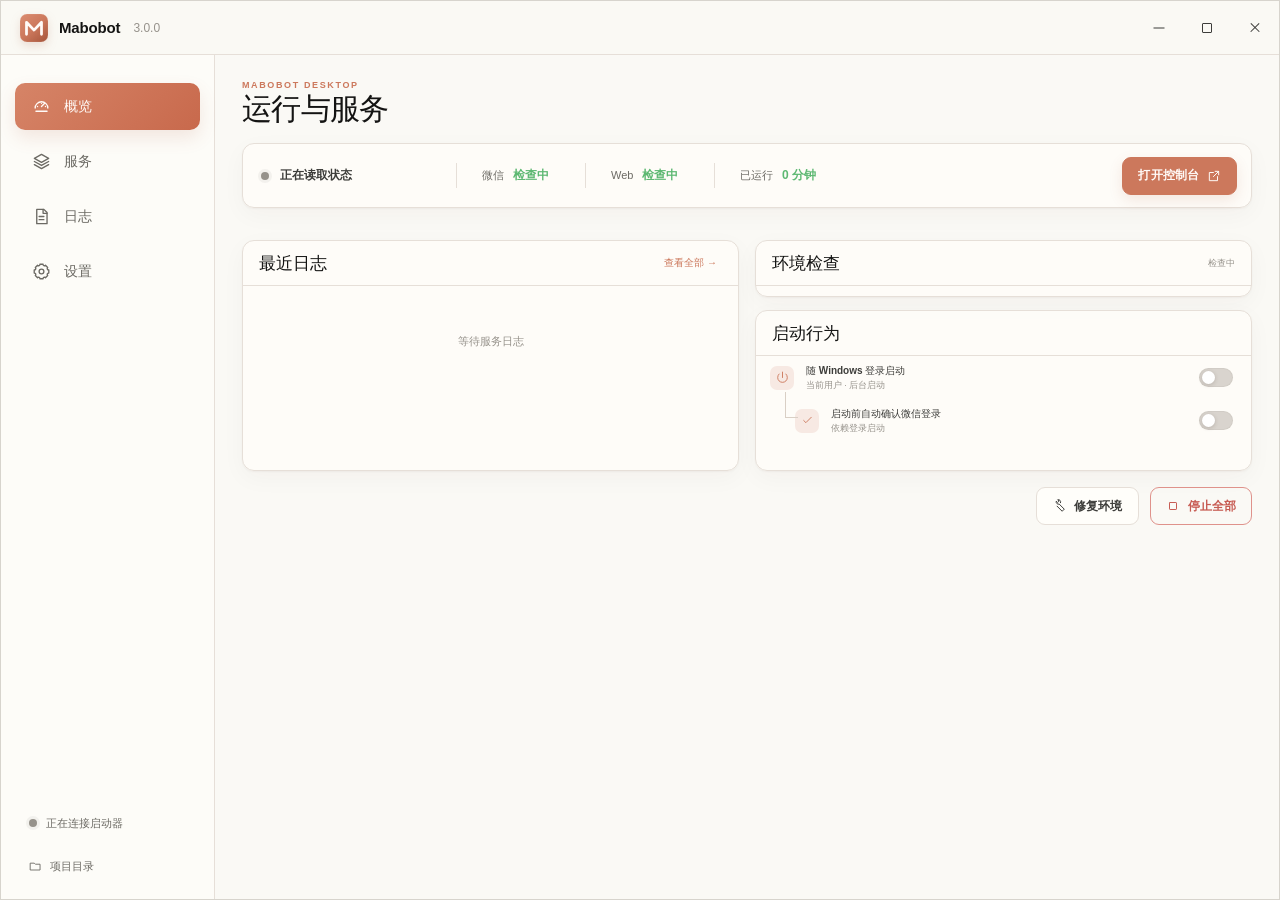
==== mabobot_launcher/ui/index.html @ ca960906 "release: Mabobot v3.0.0" ====
<!doctype html>
<html lang="zh-CN">
<head>
    <meta charset="utf-8">
    <meta name="viewport" content="width=device-width, initial-scale=1">
    <meta http-equiv="Content-Security-Policy" content="default-src 'self' data:; style-src 'self'; script-src 'self' 'unsafe-eval'; img-src 'self' data:; font-src 'self' data:">
    <meta name="theme-color" content="#faf9f5">
    <title>Mabobot</title>
    <link rel="icon" href="mabobot-icon.svg" type="image/svg+xml">
    <link rel="stylesheet" href="styles.css">
</head>
<body>
    <svg class="symbol-library" aria-hidden="true">
        <symbol id="i-gauge" viewBox="0 0 24 24"><path d="M4 14a8 8 0 1 1 16 0"/><path d="M12 12 16 8"/><path d="M5 18h14"/><path d="M7 12h.01M12 8h.01M17 12h.01"/></symbol>
        <symbol id="i-layers" viewBox="0 0 24 24"><path d="m12 3 9 5-9 5-9-5 9-5Z"/><path d="m3 12 9 5 9-5M3 16l9 5 9-5"/></symbol>
        <symbol id="i-file" viewBox="0 0 24 24"><path d="M6 3h9l4 4v14H6z"/><path d="M14 3v5h5M9 12h6M9 16h6"/></symbol>
        <symbol id="i-settings" viewBox="0 0 24 24"><circle cx="12" cy="12" r="3"/><path d="M19.4 15a1.7 1.7 0 0 0 .3 1.9l.1.1-2.8 2.8-.1-.1a1.7 1.7 0 0 0-1.9-.3 1.7 1.7 0 0 0-1 1.6v.2h-4V21a1.7 1.7 0 0 0-1-1.6 1.7 1.7 0 0 0-1.9.3l-.1.1L4.2 17l.1-.1a1.7 1.7 0 0 0 .3-1.9A1.7 1.7 0 0 0 3 14H2.8v-4H3a1.7 1.7 0 0 0 1.6-1 1.7 1.7 0 0 0-.3-1.9L4.2 7 7 4.2l.1.1a1.7 1.7 0 0 0 1.9.3A1.7 1.7 0 0 0 10 3V2.8h4V3a1.7 1.7 0 0 0 1 1.6 1.7 1.7 0 0 0 1.9-.3l.1-.1L19.8 7l-.1.1a1.7 1.7 0 0 0-.3 1.9 1.7 1.7 0 0 0 1.6 1h.2v4H21a1.7 1.7 0 0 0-1.6 1Z"/></symbol>
        <symbol id="i-globe" viewBox="0 0 24 24"><circle cx="12" cy="12" r="9"/><path d="M3 12h18M12 3a15 15 0 0 1 0 18M12 3a15 15 0 0 0 0 18"/></symbol>
        <symbol id="i-message" viewBox="0 0 24 24"><path d="M8.5 17.5c-3.6 0-6.5-2.4-6.5-5.4s2.9-5.4 6.5-5.4 6.5 2.4 6.5 5.4-2.9 5.4-6.5 5.4Z"/><path d="m5.2 16.5-1 3 3.1-2.2M15 9.5c3.9 0 7 2.4 7 5.4 0 1.5-.8 2.9-2 3.9l.8 2.2-2.8-1.5c-.9.4-1.9.7-3 .7-2.3 0-4.4-.9-5.6-2.3"/><path d="M6.5 12h.01M10.5 12h.01M13.5 15h.01M17.5 15h.01"/></symbol>
        <symbol id="i-refresh" viewBox="0 0 24 24"><path d="M20 7v5h-5"/><path d="M19 12a7 7 0 1 0-2 5"/></symbol>
        <symbol id="i-external" viewBox="0 0 24 24"><path d="M14 4h6v6M20 4l-9 9"/><path d="M18 13v7H4V6h7"/></symbol>
        <symbol id="i-check" viewBox="0 0 24 24"><path d="m5 12 4 4 10-10"/></symbol>
        <symbol id="i-info" viewBox="0 0 24 24"><circle cx="12" cy="12" r="9"/><path d="M12 11v6M12 7h.01"/></symbol>
        <symbol id="i-power" viewBox="0 0 24 24"><path d="M12 2v10M18.4 5.6a9 9 0 1 1-12.8 0"/></symbol>
        <symbol id="i-wrench" viewBox="0 0 24 24"><path d="M14.7 6.3a4 4 0 0 0-5-5L12 3.6 9.6 6 7.3 3.7a4 4 0 0 0 5 5L21 17.4 17.4 21l-8.7-8.7"/></symbol>
        <symbol id="i-folder" viewBox="0 0 24 24"><path d="M3 6h7l2 2h9v11H3z"/></symbol>
        <symbol id="i-terminal" viewBox="0 0 24 24"><path d="m5 7 4 4-4 4M11 17h8"/></symbol>
        <symbol id="i-clock" viewBox="0 0 24 24"><circle cx="12" cy="12" r="9"/><path d="M12 7v5l3 2"/></symbol>
        <symbol id="i-play" viewBox="0 0 24 24"><path d="m8 5 11 7-11 7z"/></symbol>
        <symbol id="i-stop" viewBox="0 0 24 24"><rect x="6" y="6" width="12" height="12" rx="1"/></symbol>
        <symbol id="i-chevron" viewBox="0 0 24 24"><path d="m9 6 6 6-6 6"/></symbol>
        <symbol id="i-trash" viewBox="0 0 24 24"><path d="M4 7h16M9 3h6l1 4H8l1-4ZM7 7l1 14h8l1-14M10 11v6M14 11v6"/></symbol>
    </svg>

    <div class="window-shell">
        <header class="titlebar pywebview-drag-region" id="titlebar">
            <div class="brand-mark" aria-hidden="true"><img src="mabobot-icon.svg" alt=""></div>
            <strong class="brand-name">Mabobot</strong>
            <span class="brand-version" id="titleVersion">3.0.0</span>
            <div class="titlebar-spacer"></div>
            <div class="window-actions">
                <button class="window-button" id="minimizeButton" aria-label="最小化"><span class="minus"></span></button>
                <button class="window-button" id="maximizeButton" aria-label="最大化"><span class="square"></span></button>
                <button class="window-button window-close" id="closeButton" aria-label="关闭到托盘"><span class="cross"></span></button>
            </div>
        </header>

        <div class="workspace">
            <aside class="sidebar">
                <nav class="primary-nav" aria-label="启动器导航">
                    <button class="nav-item is-active" data-page="overview"><svg><use href="#i-gauge"/></svg><span>概览</span></button>
                    <button class="nav-item" data-page="services"><svg><use href="#i-layers"/></svg><span>服务</span></button>
                    <button class="nav-item" data-page="logs"><svg><use href="#i-file"/></svg><span>日志</span><span class="nav-badge" id="logBadge" hidden>0</span></button>
                    <button class="nav-item" data-page="settings"><svg><use href="#i-settings"/></svg><span>设置</span></button>
                </nav>
                <div class="sidebar-footer">
                    <div class="quiet-status"><span class="presence-dot" id="sidebarDot"></span><span id="sidebarStatus">正在连接启动器</span></div>
                    <button class="text-button" id="openFolderSide"><svg><use href="#i-folder"/></svg>项目目录</button>
                </div>
            </aside>

            <main class="main-content">
                <section class="page is-visible" id="page-overview" data-page-panel="overview">
                    <div class="page-heading">
                        <div><p class="eyebrow">MABOBOT DESKTOP</p><h1>运行与服务</h1></div>
                    </div>

                    <div class="status-strip">
                        <div class="status-summary"><span class="presence-dot" id="overallDot"></span><strong id="overallLabel">正在读取状态</strong></div>
                        <span class="strip-divider"></span>
                        <div class="strip-stat"><span>微信</span><strong id="wechatStatus">检查中</strong></div>
                        <span class="strip-divider"></span>
                        <div class="strip-stat"><span>Web</span><strong id="webStatus">检查中</strong></div>
                        <span class="strip-divider"></span>
                        <div class="strip-stat"><span>已运行</span><strong id="uptimeValue">0 分钟</strong></div>
                        <button class="button button-primary strip-action" data-action="open-web">打开控制台<svg><use href="#i-external"/></svg></button>
                    </div>

                    <div class="service-grid" id="overviewServices"></div>

                    <div class="overview-grid">
                        <article class="panel recent-panel">
                            <div class="panel-heading"><h2>最近日志</h2><button class="inline-link" data-go-page="logs">查看全部 <span>→</span></button></div>
                            <div class="recent-log-list" id="recentLogs"><div class="empty-state">等待服务日志</div></div>
                        </article>

                        <div class="overview-side">
                            <article class="panel environment-panel">
                                <div class="panel-heading"><h2>环境检查</h2><span class="subtle-label" id="environmentSummary">检查中</span></div>
                                <div class="environment-list" id="environmentList"></div>
                            </article>

                            <article class="panel behavior-panel">
                                <div class="panel-heading"><h2>启动行为</h2></div>
                                <label class="switch-row" for="startupToggle">
                                    <span class="setting-icon"><svg><use href="#i-power"/></svg></span>
                                    <span class="switch-copy"><strong>随 Windows 登录启动</strong><small>当前用户 · 后台启动</small></span>
                                    <input type="checkbox" id="startupToggle"><span class="switch" aria-hidden="true"></span>
                                </label>
                                <label class="switch-row dependent" for="autoLoginToggle" id="autoLoginRow">
                                    <span class="setting-icon"><svg><use href="#i-check"/></svg></span>
                                    <span class="switch-copy"><strong>启动前自动确认微信登录</strong><small id="autoLoginHint">依赖登录启动</small></span>
                                    <input type="checkbox" id="autoLoginToggle"><span class="switch" aria-hidden="true"></span>
                                </label>
                            </article>
                        </div>
                    </div>

                    <div class="page-actions">
                        <button class="button button-secondary" data-action="repair"><svg><use href="#i-wrench"/></svg><span id="repairButtonText">修复环境</span></button>
                        <button class="button button-danger" data-action="stop-all"><svg><use href="#i-stop"/></svg>停止全部</button>
                    </div>
                </section>

                <section class="page" id="page-services" data-page-panel="services">
                    <div class="page-heading page-heading-row">
                        <div><p class="eyebrow">PROCESS SUPERVISOR</p><h1>服务</h1><p class="page-description">独立控制微信桥接与 Web 应用，异常退出时自动恢复。</p></div>
                        <div class="heading-actions"><button class="button button-secondary" data-action="restart-all"><svg><use href="#i-refresh"/></svg>重启全部</button><button class="button button-primary" data-action="start-all"><svg><use href="#i-play"/></svg>启动全部</button></div>
                    </div>
                    <div class="detailed-services" id="detailedServices"></div>
                    <article class="panel supervisor-note">
                        <span class="setting-icon"><svg><use href="#i-info"/></svg></span>
                        <div><h3>进程保护</h3><p>启动器只管理它创建的服务进程树；停止服务时保留可复用的浏览器进程。服务意外退出会退避重试，短时间频繁失败后自动暂停。</p></div>
                    </article>
                </section>

                <section class="page page-logs" id="page-logs" data-page-panel="logs">
                    <div class="page-heading page-heading-row">
                        <div><p class="eyebrow">LIVE OUTPUT</p><h1>日志</h1><p class="page-description">汇总启动器、微信 Bot 与 Web 服务的实时输出。</p></div>
                        <div class="heading-actions"><button class="button button-secondary" id="openLogsFolder"><svg><use href="#i-folder"/></svg>日志目录</button><button class="button button-quiet" id="clearLogs"><svg><use href="#i-trash"/></svg>清空视图</button></div>
                    </div>
                    <article class="panel log-panel">
                        <div class="log-toolbar">
                            <div class="segmented" id="logFilters">
                                <button class="is-active" data-filter="all">全部</button>
                                <button data-filter="系统">系统</button>
                                <button data-filter="Web 服务">Web</button>
                                <button data-filter="微信 Bot">微信 Bot</button>
                                <button data-filter="error">异常</button>
                            </div>
                            <label class="follow-toggle"><input type="checkbox" id="followLogs" checked> 自动跟随</label>
                        </div>
                        <div class="log-stream" id="logStream"><div class="empty-state">尚无日志</div></div>
                        <footer class="log-footer"><span id="logCount">0 条记录</span><span><span class="presence-dot is-running"></span>实时更新</span></footer>
                    </article>
                </section>

                <section class="page" id="page-settings" data-page-panel="settings">
                    <div class="page-heading"><div><p class="eyebrow">PREFERENCES</p><h1>设置</h1><p class="page-description">管理启动方式、窗口行为与本地环境。</p></div></div>
                    <div class="settings-layout">
                        <article class="panel settings-card">
                            <div class="settings-card-heading"><span class="setting-icon"><svg><use href="#i-power"/></svg></span><div><h2>Windows 登录启动</h2><p>使用当前用户启动项，无需管理员权限。</p></div></div>
                            <label class="settings-line" for="startupToggleSettings"><span><strong>随 Windows 登录启动</strong><small id="startupDetail">读取系统状态中</small></span><input type="checkbox" id="startupToggleSettings"><span class="switch" aria-hidden="true"></span></label>
                            <label class="settings-line" for="autoLoginToggleSettings" id="autoLoginSettingsRow"><span><strong>自动确认微信登录</strong><small>桌面就绪后确认微信，再启动 Mabobot 服务</small></span><input type="checkbox" id="autoLoginToggleSettings"><span class="switch" aria-hidden="true"></span></label>
                        </article>
                        <article class="panel settings-card">
                            <div class="settings-card-heading"><span class="setting-icon"><svg><use href="#i-gauge"/></svg></span><div><h2>窗口行为</h2><p>关闭窗口不会中断机器人运行。</p></div></div>
                            <div class="settings-line readonly"><span><strong>关闭主窗口</strong><small>从托盘图标可以重新打开</small></span><span class="value-pill" id="closeBehavior">最小化到系统托盘</span></div>
                            <div class="settings-line readonly"><span><strong>重复启动</strong><small>再次双击 START.bat 时恢复现有窗口</small></span><span class="value-pill">单实例</span></div>
                        </article>
                        <article class="panel settings-card wide-card">
                            <div class="settings-card-heading"><span class="setting-icon"><svg><use href="#i-wrench"/></svg></span><div><h2>本地环境</h2><p>检查依赖、打开工作目录或执行完整修复。</p></div></div>
                            <div class="settings-environment" id="settingsEnvironment"></div>
                            <div class="settings-card-actions"><button class="button button-secondary" data-action="open-folder"><svg><use href="#i-folder"/></svg>打开项目目录</button><button class="button button-secondary" data-action="repair"><svg><use href="#i-wrench"/></svg>修复运行环境</button></div>
                        </article>
                    </div>
                    <div class="danger-zone"><div><strong>退出 Mabobot</strong><p>停止微信 Bot 与 Web 服务，并关闭系统托盘进程。</p></div><button class="button button-danger" data-action="exit"><svg><use href="#i-power"/></svg>停止服务并退出</button></div>
                </section>
            </main>
        </div>
    </div>

    <div class="modal-backdrop" id="confirmModal" hidden>
        <div class="modal" role="dialog" aria-modal="true" aria-labelledby="modalTitle">
            <span class="modal-icon"><svg><use href="#i-info"/></svg></span>
            <h2 id="modalTitle">确认操作</h2>
            <p id="modalMessage"></p>
            <div class="modal-actions"><button class="button button-secondary" id="modalCancel">取消</button><button class="button button-danger" id="modalConfirm">确认</button></div>
        </div>
    </div>
    <div class="toast-stack" id="toastStack" aria-live="polite"></div>
    <script src="app.js"></script>
</body>
</html>
---- mabobot_launcher/ui/styles.css ----
:root {
    --primary: #cc785c;
    --primary-hover: #bb674b;
    --primary-active: #a9583e;
    --primary-soft: #f7e9e3;
    --canvas: #faf9f5;
    --surface: #fffefa;
    --surface-soft: #f5f0e8;
    --surface-quiet: #f8f5ef;
    --ink: #141413;
    --body: #3d3d3a;
    --muted: #6c6a64;
    --soft: #96928b;
    --hairline: #e6dfd8;
    --hairline-strong: #d9cfc5;
    --success: #5db872;
    --success-soft: #e8f4ea;
    --warning: #d79836;
    --warning-soft: #fbf2df;
    --danger: #c75b52;
    --danger-soft: #f9e9e6;
    --shadow-sm: 0 1px 2px rgba(44, 35, 28, .04), 0 7px 24px rgba(44, 35, 28, .035);
    --shadow-lg: 0 24px 70px rgba(43, 32, 24, .18);
    --font-display: Georgia, "Noto Serif SC", "Songti SC", STSong, SimSun, serif;
    --font-body: Inter, "Segoe UI", "Microsoft YaHei UI", "Microsoft YaHei", sans-serif;
    --font-mono: "Cascadia Code", "JetBrains Mono", Consolas, monospace;
}

* { box-sizing: border-box; }

html, body { width: 100%; height: 100%; margin: 0; overflow: hidden; }

body {
    color: var(--body);
    background: var(--canvas);
    font-family: var(--font-body);
    font-size: 14px;
    -webkit-font-smoothing: antialiased;
    user-select: none;
}

button, input { font: inherit; }
button { color: inherit; }
button:focus-visible, input:focus-visible { outline: 2px solid rgba(204, 120, 92, .34); outline-offset: 2px; }

.symbol-library { position: absolute; width: 0; height: 0; overflow: hidden; }
svg { width: 1.15em; height: 1.15em; fill: none; stroke: currentColor; stroke-width: 1.7; stroke-linecap: round; stroke-linejoin: round; }

.window-shell { width: 100%; height: 100%; overflow: hidden; border: 1px solid rgba(94, 77, 65, .22); background: var(--canvas); }

.titlebar {
    display: flex;
    height: 54px;
    align-items: center;
    padding-left: 17px;
    border-bottom: 1px solid var(--hairline);
    background: rgba(250, 249, 245, .94);
}

.brand-mark {
    width: 32px;
    height: 32px;
    flex: 0 0 32px;
    filter: drop-shadow(0 4px 5px rgba(169, 88, 62, .17));
}

.brand-mark img { display: block; width: 100%; height: 100%; }
.brand-name { margin-left: 9px; color: var(--ink); font-size: 15px; font-weight: 650; letter-spacing: -.01em; }
.brand-version { margin-left: 13px; color: var(--soft); font-size: 12px; }
.titlebar-spacer { flex: 1; }

.window-actions { display: flex; height: 100%; -webkit-app-region: no-drag; }
.window-button { position: relative; width: 48px; height: 100%; padding: 0; border: 0; background: transparent; cursor: default; transition: background-color .15s ease; }
.window-button:hover { background: rgba(20, 20, 19, .055); }
.window-close:hover { color: #fff; background: var(--danger); }
.minus, .square, .cross { position: absolute; top: 50%; left: 50%; display: block; transform: translate(-50%, -50%); }
.minus { width: 11px; height: 1px; background: currentColor; }
.square { width: 10px; height: 10px; border: 1.2px solid currentColor; border-radius: 1px; }
.cross { width: 12px; height: 12px; }
.cross::before, .cross::after { position: absolute; top: 5.5px; left: 0; width: 12px; height: 1.2px; content: ""; background: currentColor; }
.cross::before { transform: rotate(45deg); }
.cross::after { transform: rotate(-45deg); }

.workspace { display: flex; height: calc(100% - 54px); }
.sidebar { display: flex; width: 214px; flex: 0 0 214px; flex-direction: column; padding: 28px 14px 16px; border-right: 1px solid var(--hairline); background: rgba(255, 254, 250, .42); }
.primary-nav { display: grid; gap: 8px; }
.nav-item { position: relative; display: flex; width: 100%; height: 47px; align-items: center; gap: 13px; padding: 0 17px; border: 0; border-radius: 10px; color: var(--muted); background: transparent; font-size: 14px; cursor: pointer; transition: color .16s ease, background-color .16s ease, transform .16s ease; }
.nav-item svg { width: 19px; height: 19px; }
.nav-item:hover { color: var(--body); background: var(--surface-soft); }
.nav-item:active { transform: translateY(1px); }
.nav-item.is-active { color: #fffaf7; background: linear-gradient(135deg, #d68467, #c8694c); box-shadow: 0 8px 18px rgba(169, 88, 62, .13); }
.nav-badge { min-width: 20px; margin-left: auto; padding: 1px 5px; border-radius: 99px; color: var(--primary-active); background: var(--primary-soft); font-size: 10px; text-align: center; }
.nav-item.is-active .nav-badge { color: var(--primary-active); background: #fff7f2; }
.sidebar-footer { display: grid; gap: 9px; margin-top: auto; padding: 0 5px; }
.quiet-status { display: flex; min-height: 34px; align-items: center; gap: 9px; padding: 0 9px; color: var(--muted); font-size: 11px; }
.presence-dot { display: inline-block; width: 8px; height: 8px; flex: 0 0 8px; border-radius: 50%; background: var(--soft); box-shadow: 0 0 0 3px rgba(150, 146, 139, .1); }
.presence-dot.is-running, .presence-dot.running { background: var(--success); box-shadow: 0 0 0 3px rgba(93, 184, 114, .12); }
.presence-dot.is-starting, .presence-dot.starting { background: var(--warning); box-shadow: 0 0 0 3px rgba(215, 152, 54, .12); }
.presence-dot.is-warning, .presence-dot.warning, .presence-dot.error, .presence-dot.degraded { background: var(--danger); box-shadow: 0 0 0 3px rgba(199, 91, 82, .12); }
.text-button { display: inline-flex; height: 34px; align-items: center; gap: 8px; padding: 0 9px; border: 0; border-radius: 8px; color: var(--muted); background: transparent; font-size: 11px; cursor: pointer; }
.text-button:hover { color: var(--primary-active); background: var(--primary-soft); }

.main-content { position: relative; flex: 1; min-width: 0; overflow: hidden; }
.page { position: absolute; inset: 0; display: none; overflow: auto; padding: 25px 27px 24px; scrollbar-color: var(--hairline-strong) transparent; scrollbar-width: thin; }
.page.is-visible { display: block; animation: page-in .2s ease-out; }
@keyframes page-in { from { opacity: .55; transform: translateY(3px); } to { opacity: 1; transform: none; } }
.page::-webkit-scrollbar, .log-stream::-webkit-scrollbar { width: 8px; height: 8px; }
.page::-webkit-scrollbar-thumb, .log-stream::-webkit-scrollbar-thumb { border: 2px solid transparent; border-radius: 8px; background-clip: padding-box; background-color: var(--hairline-strong); }

.page-heading { display: flex; min-height: 63px; align-items: flex-start; justify-content: space-between; }
.page-heading-row { gap: 24px; }
.eyebrow { margin: 0 0 2px; color: var(--primary); font-size: 9px; font-weight: 700; letter-spacing: .18em; }
h1 { margin: 0; color: var(--ink); font-family: var(--font-display); font-size: 30px; font-weight: 400; letter-spacing: -.025em; line-height: 1.16; }
.page-description { margin: 7px 0 0; color: var(--muted); font-size: 12px; line-height: 1.55; }
h2, h3, p { margin-top: 0; }
.heading-actions { display: flex; gap: 9px; padding-top: 9px; }

.panel, .status-strip, .service-card, .detailed-service { border: 1px solid var(--hairline); border-radius: 12px; background: rgba(255, 254, 250, .77); box-shadow: var(--shadow-sm); }
.status-strip { display: flex; min-height: 65px; align-items: center; padding: 10px 14px 10px 18px; }
.status-summary { display: flex; min-width: 170px; align-items: center; gap: 11px; color: var(--body); }
.status-summary strong { font-size: 12px; font-weight: 650; }
.strip-divider { width: 1px; height: 25px; margin: 0 25px; background: var(--hairline); }
.strip-stat { display: flex; min-width: 78px; align-items: baseline; gap: 9px; white-space: nowrap; }
.strip-stat span { color: var(--muted); font-size: 11px; }
.strip-stat strong { color: var(--success); font-size: 12px; font-weight: 650; }
.strip-stat strong.is-muted { color: var(--muted); }
.strip-stat strong.is-warning { color: var(--warning); }
.strip-action { margin-left: auto; }

.button { display: inline-flex; min-height: 38px; align-items: center; justify-content: center; gap: 8px; padding: 0 15px; border: 1px solid transparent; border-radius: 9px; font-size: 12px; font-weight: 600; letter-spacing: .01em; cursor: pointer; transition: color .16s ease, background-color .16s ease, border-color .16s ease, box-shadow .16s ease, transform .12s ease, opacity .16s ease; }
.button:hover { transform: translateY(-1px); }
.button:active { transform: translateY(0); }
.button:disabled { opacity: .52; cursor: wait; transform: none; }
.button svg { width: 14px; height: 14px; }
.button-primary { color: #fffaf7; border-color: var(--primary); background: var(--primary); box-shadow: 0 5px 14px rgba(169, 88, 62, .13); }
.button-primary:hover { border-color: var(--primary-hover); background: var(--primary-hover); }
.button-secondary { color: var(--body); border-color: var(--hairline); background: var(--surface); }
.button-secondary:hover { color: var(--primary-active); border-color: #dfb4a5; background: var(--primary-soft); }
.button-quiet { color: var(--muted); border-color: transparent; background: transparent; }
.button-quiet:hover { color: var(--body); background: var(--surface-soft); }
.button-danger { color: var(--danger); border-color: #df928b; background: transparent; }
.button-danger:hover { color: #fff; border-color: var(--danger); background: var(--danger); }

.service-grid { display: grid; grid-template-columns: repeat(2, minmax(0, 1fr)); gap: 16px; margin-top: 16px; }
.service-card { display: flex; min-height: 111px; flex-direction: column; padding: 16px 17px 14px; }
.service-card-top { display: flex; align-items: center; }
.service-icon { display: grid; width: 39px; height: 39px; flex: 0 0 39px; place-items: center; border-radius: 10px; color: var(--primary); background: var(--primary-soft); }
.service-icon svg { width: 22px; height: 22px; }
.service-copy { min-width: 0; margin-left: 13px; }
.service-copy h3 { margin: 0 0 4px; color: var(--ink); font-size: 14px; font-weight: 650; }
.service-state { display: flex; align-items: center; gap: 8px; color: var(--success); font-size: 11px; font-weight: 600; }
.service-state.stopped { color: var(--muted); }
.service-state.starting, .service-state.stopping { color: var(--warning); }
.service-state.error, .service-state.degraded { color: var(--danger); }
.service-action { min-width: 78px; margin-left: auto; }
.service-address { display: flex; height: 29px; flex: 0 0 29px; align-items: center; justify-content: space-between; margin-top: auto; padding: 0 10px; border: 1px solid var(--hairline); border-radius: 7px; color: var(--soft); background: rgba(250, 249, 245, .55); font-family: var(--font-mono); font-size: 10px; }
.service-address span:last-child { color: var(--muted); font-family: var(--font-body); }

.overview-grid { display: grid; grid-template-columns: repeat(2, minmax(0, 1fr)); align-items: stretch; gap: 16px; margin-top: 16px; }
.panel-heading { display: flex; min-height: 45px; align-items: center; justify-content: space-between; padding: 0 16px; border-bottom: 1px solid var(--hairline); }
.panel-heading h2 { margin: 0; color: var(--ink); font-family: var(--font-display); font-size: 17px; font-weight: 400; }
.inline-link { padding: 5px; border: 0; color: var(--primary); background: transparent; font-size: 10px; cursor: pointer; }
.inline-link:hover { color: var(--primary-active); }
.subtle-label { color: var(--soft); font-size: 9px; }
.recent-panel { height: 100%; min-height: 231px; }
.recent-log-list { padding: 0 16px; }
.recent-log-item { display: grid; min-height: 44px; grid-template-columns: 23px minmax(0, 1fr) auto; align-items: center; gap: 8px; border-bottom: 1px solid var(--hairline); }
.recent-log-item:last-child { border-bottom: 0; }
.log-level-icon { display: grid; width: 18px; height: 18px; place-items: center; border: 1.5px solid var(--success); border-radius: 50%; color: var(--success); }
.log-level-icon svg { width: 11px; height: 11px; stroke-width: 2.2; }
.log-level-icon.warning { color: var(--warning); border-color: var(--warning); }
.log-level-icon.error { color: var(--danger); border-color: var(--danger); }
.recent-message { overflow: hidden; color: var(--body); font-size: 11px; text-overflow: ellipsis; white-space: nowrap; }
.recent-time { color: var(--soft); font-size: 9px; }
.empty-state { display: grid; min-height: 110px; place-items: center; color: var(--soft); font-size: 11px; }
.overview-side { display: grid; height: 100%; grid-template-rows: auto minmax(0, 1fr); gap: 13px; }
.environment-list { padding: 3px 10px 7px; }
.environment-item { display: grid; min-height: 31px; grid-template-columns: 25px minmax(0, 1fr) auto; align-items: center; gap: 7px; border-bottom: 1px solid var(--hairline); }
.environment-item:last-child { border-bottom: 0; }
.environment-icon { display: grid; width: 20px; height: 20px; place-items: center; border-radius: 6px; color: var(--primary); background: var(--primary-soft); }
.environment-icon svg { width: 11px; height: 11px; }
.environment-name { color: var(--body); font-size: 10px; }
.environment-result { display: flex; align-items: center; gap: 6px; color: var(--success); font-size: 9px; }
.environment-result svg { width: 12px; height: 12px; padding: 2px; border-radius: 50%; color: #fff; background: var(--success); stroke-width: 2.5; }
.environment-result.is-missing { color: var(--warning); }
.environment-result.is-missing svg { background: var(--warning); }
.behavior-panel { padding-bottom: 7px; }
.switch-row { position: relative; display: grid; min-height: 43px; grid-template-columns: 28px minmax(0, 1fr) 38px; align-items: center; gap: 8px; padding: 2px 14px; cursor: pointer; }
.switch-row.dependent { margin-left: 25px; }
.switch-row.dependent::before { position: absolute; top: -7px; left: 4px; width: 12px; height: 25px; border-bottom: 1px solid var(--hairline-strong); border-left: 1px solid var(--hairline-strong); content: ""; }
.switch-row.is-disabled { opacity: .45; cursor: not-allowed; }
.setting-icon { display: grid; width: 24px; height: 24px; flex: 0 0 24px; place-items: center; border-radius: 7px; color: var(--primary); background: var(--primary-soft); }
.setting-icon svg { width: 13px; height: 13px; }
.switch-copy { display: grid; min-width: 0; gap: 2px; }
.switch-copy strong { color: var(--body); font-size: 10px; font-weight: 550; }
.switch-copy small { color: var(--soft); font-size: 8.5px; }
.switch-row input, .settings-line input { position: absolute; width: 1px; height: 1px; opacity: 0; pointer-events: none; }
.switch { position: relative; display: block; width: 34px; height: 19px; border-radius: 99px; background: #d9d4ce; box-shadow: inset 0 0 0 1px rgba(73, 62, 53, .05); transition: background-color .18s ease; }
.switch::after { position: absolute; top: 3px; left: 3px; width: 13px; height: 13px; border-radius: 50%; content: ""; background: #fff; box-shadow: 0 1px 4px rgba(55, 42, 32, .2); transition: transform .18s ease; }
input:checked + .switch { background: var(--primary); }
input:checked + .switch::after { transform: translateX(15px); }
input:disabled + .switch { opacity: .55; }
.page-actions { display: flex; justify-content: flex-end; gap: 11px; margin-top: 16px; }

.detailed-services { display: grid; gap: 15px; margin-top: 10px; }
.detailed-service { display: grid; min-height: 137px; grid-template-columns: minmax(0, 1fr) auto; gap: 20px; padding: 19px 20px; }
.detailed-main { display: grid; grid-template-columns: 48px minmax(0, 1fr); gap: 14px; }
.detailed-main .service-icon { width: 48px; height: 48px; }
.detailed-copy h2 { margin: 1px 0 6px; color: var(--ink); font-size: 15px; font-weight: 650; }
.detailed-copy p { margin: 0; color: var(--muted); font-size: 11px; line-height: 1.55; }
.service-facts { display: flex; flex-wrap: wrap; gap: 7px 18px; margin-top: 16px; }
.service-fact { display: flex; align-items: center; gap: 6px; color: var(--muted); font-size: 10px; }
.service-fact svg { width: 12px; height: 12px; color: var(--soft); }
.detailed-actions { display: flex; align-items: center; gap: 8px; }
.supervisor-note { display: flex; gap: 12px; margin-top: 15px; padding: 16px 18px; background: var(--surface-quiet); box-shadow: none; }
.supervisor-note h3 { margin: 0 0 4px; color: var(--body); font-size: 11px; }
.supervisor-note p { margin: 0; color: var(--muted); font-size: 10px; line-height: 1.6; }

.page-logs { display: none; height: 100%; flex-direction: column; overflow: hidden; }
.page-logs.is-visible { display: flex; }
.log-panel { display: flex; min-height: 0; flex: 1; flex-direction: column; margin-top: 10px; overflow: hidden; }
.log-toolbar { display: flex; min-height: 52px; align-items: center; justify-content: space-between; gap: 15px; padding: 0 14px; border-bottom: 1px solid var(--hairline); }
.segmented { display: flex; gap: 3px; padding: 3px; border-radius: 9px; background: var(--surface-soft); }
.segmented button { min-width: 51px; height: 27px; padding: 0 9px; border: 0; border-radius: 7px; color: var(--muted); background: transparent; font-size: 10px; cursor: pointer; }
.segmented button:hover { color: var(--body); }
.segmented button.is-active { color: var(--primary-active); background: var(--surface); box-shadow: 0 1px 4px rgba(50, 40, 32, .08); }
.follow-toggle { display: flex; align-items: center; gap: 7px; color: var(--muted); font-size: 10px; }
.follow-toggle input { accent-color: var(--primary); }
.log-stream { flex: 1; min-height: 0; overflow: auto; padding: 10px 0; color: #4a4742; background: #fbfaf7; font-family: var(--font-mono); font-size: 10px; line-height: 1.62; user-select: text; }
.log-line { display: grid; grid-template-columns: 70px 85px minmax(0, 1fr); gap: 10px; min-height: 24px; padding: 3px 16px; border-left: 2px solid transparent; }
.log-line:hover { background: var(--surface-soft); }
.log-line.warning { border-left-color: var(--warning); background: rgba(251, 242, 223, .4); }
.log-line.error { border-left-color: var(--danger); background: rgba(249, 233, 230, .45); }
.log-time { color: var(--soft); }
.log-source { overflow: hidden; color: var(--primary-active); text-overflow: ellipsis; white-space: nowrap; }
.log-message { min-width: 0; overflow-wrap: anywhere; white-space: pre-wrap; }
.log-footer { display: flex; min-height: 31px; align-items: center; justify-content: space-between; padding: 0 15px; border-top: 1px solid var(--hairline); color: var(--soft); background: var(--surface-quiet); font-size: 9px; }
.log-footer span:last-child { display: flex; align-items: center; gap: 7px; }
.log-footer .presence-dot { width: 6px; height: 6px; flex-basis: 6px; }

.settings-layout { display: grid; grid-template-columns: repeat(2, minmax(0, 1fr)); gap: 16px; margin-top: 10px; }
.settings-card { overflow: hidden; }
.settings-card-heading { display: flex; min-height: 70px; align-items: center; gap: 12px; padding: 14px 16px; border-bottom: 1px solid var(--hairline); }
.settings-card-heading h2 { margin: 0 0 4px; color: var(--ink); font-size: 13px; font-weight: 650; }
.settings-card-heading p { margin: 0; color: var(--muted); font-size: 9.5px; }
.settings-line { position: relative; display: flex; min-height: 57px; align-items: center; justify-content: space-between; gap: 20px; padding: 10px 16px; border-bottom: 1px solid var(--hairline); cursor: pointer; }
.settings-line:last-child { border-bottom: 0; }
.settings-line > span:first-child { display: grid; gap: 4px; }
.settings-line strong { color: var(--body); font-size: 10.5px; font-weight: 600; }
.settings-line small { color: var(--soft); font-size: 9px; }
.settings-line.is-disabled { opacity: .48; cursor: not-allowed; }
.settings-line.readonly { cursor: default; }
.value-pill { padding: 5px 8px; border: 1px solid var(--hairline); border-radius: 7px; color: var(--muted); background: var(--surface-quiet); font-size: 9px; white-space: nowrap; }
.wide-card { grid-column: 1 / -1; }
.settings-environment { display: grid; grid-template-columns: repeat(4, minmax(0, 1fr)); gap: 9px; padding: 14px 16px; }
.environment-tile { min-height: 58px; padding: 10px; border: 1px solid var(--hairline); border-radius: 9px; background: var(--surface-quiet); }
.environment-tile strong { display: block; overflow: hidden; color: var(--body); font-size: 10px; text-overflow: ellipsis; white-space: nowrap; }
.environment-tile span { display: flex; align-items: center; gap: 5px; margin-top: 7px; color: var(--success); font-size: 9px; }
.environment-tile span.is-missing { color: var(--warning); }
.environment-tile .presence-dot { width: 6px; height: 6px; flex-basis: 6px; box-shadow: none; }
.settings-card-actions { display: flex; justify-content: flex-end; gap: 8px; padding: 12px 16px; border-top: 1px solid var(--hairline); background: var(--surface-quiet); }
.danger-zone { display: flex; align-items: center; justify-content: space-between; gap: 25px; margin-top: 16px; padding: 15px 17px; border: 1px solid #e8cbc7; border-radius: 12px; background: rgba(249, 233, 230, .3); }
.danger-zone strong { color: var(--body); font-size: 11px; }
.danger-zone p { margin: 4px 0 0; color: var(--muted); font-size: 9.5px; }

.modal-backdrop { position: fixed; z-index: 100; inset: 0; display: grid; place-items: center; background: rgba(35, 30, 26, .24); backdrop-filter: blur(3px); }
.modal-backdrop[hidden] { display: none; }
.modal { width: min(390px, calc(100vw - 40px)); padding: 25px; border: 1px solid var(--hairline); border-radius: 16px; background: var(--surface); box-shadow: var(--shadow-lg); text-align: center; animation: modal-in .18s ease-out; }
@keyframes modal-in { from { opacity: 0; transform: translateY(7px) scale(.98); } to { opacity: 1; transform: none; } }
.modal-icon { display: grid; width: 38px; height: 38px; margin: 0 auto 13px; place-items: center; border-radius: 11px; color: var(--primary); background: var(--primary-soft); }
.modal-icon svg { width: 19px; height: 19px; }
.modal h2 { margin: 0; color: var(--ink); font-family: var(--font-display); font-size: 21px; font-weight: 400; }
.modal p { margin: 10px 0 21px; color: var(--muted); font-size: 11px; line-height: 1.65; }
.modal-actions { display: flex; justify-content: center; gap: 9px; }
.modal-actions .button { min-width: 92px; }
.toast-stack { position: fixed; z-index: 120; right: 19px; bottom: 18px; display: grid; width: 310px; gap: 8px; pointer-events: none; }
.toast { display: flex; min-height: 48px; align-items: center; gap: 10px; padding: 10px 13px; border: 1px solid var(--hairline); border-radius: 11px; color: var(--body); background: rgba(255, 254, 250, .97); box-shadow: 0 12px 35px rgba(48, 38, 30, .13); font-size: 10px; animation: toast-in .2s ease-out; }
.toast::before { width: 7px; height: 7px; flex: 0 0 7px; border-radius: 50%; content: ""; background: var(--success); }
.toast.error::before { background: var(--danger); }
.toast.warning::before { background: var(--warning); }
@keyframes toast-in { from { opacity: 0; transform: translateY(7px); } to { opacity: 1; transform: none; } }

@media (max-width: 1060px) {
    .sidebar { width: 176px; flex-basis: 176px; }
    .strip-divider { margin: 0 15px; }
    .status-summary { min-width: 150px; }
    .overview-grid { grid-template-columns: repeat(2, minmax(0, 1fr)); }
    .page { padding-right: 22px; padding-left: 22px; }
}

@media (max-height: 700px) {
    .page { padding-top: 18px; }
    .page-heading { min-height: 55px; }
    .service-card { min-height: 102px; padding-top: 13px; }
    .overview-grid { margin-top: 13px; }
    .recent-panel { min-height: 215px; }
    .recent-log-item { min-height: 40px; }
}
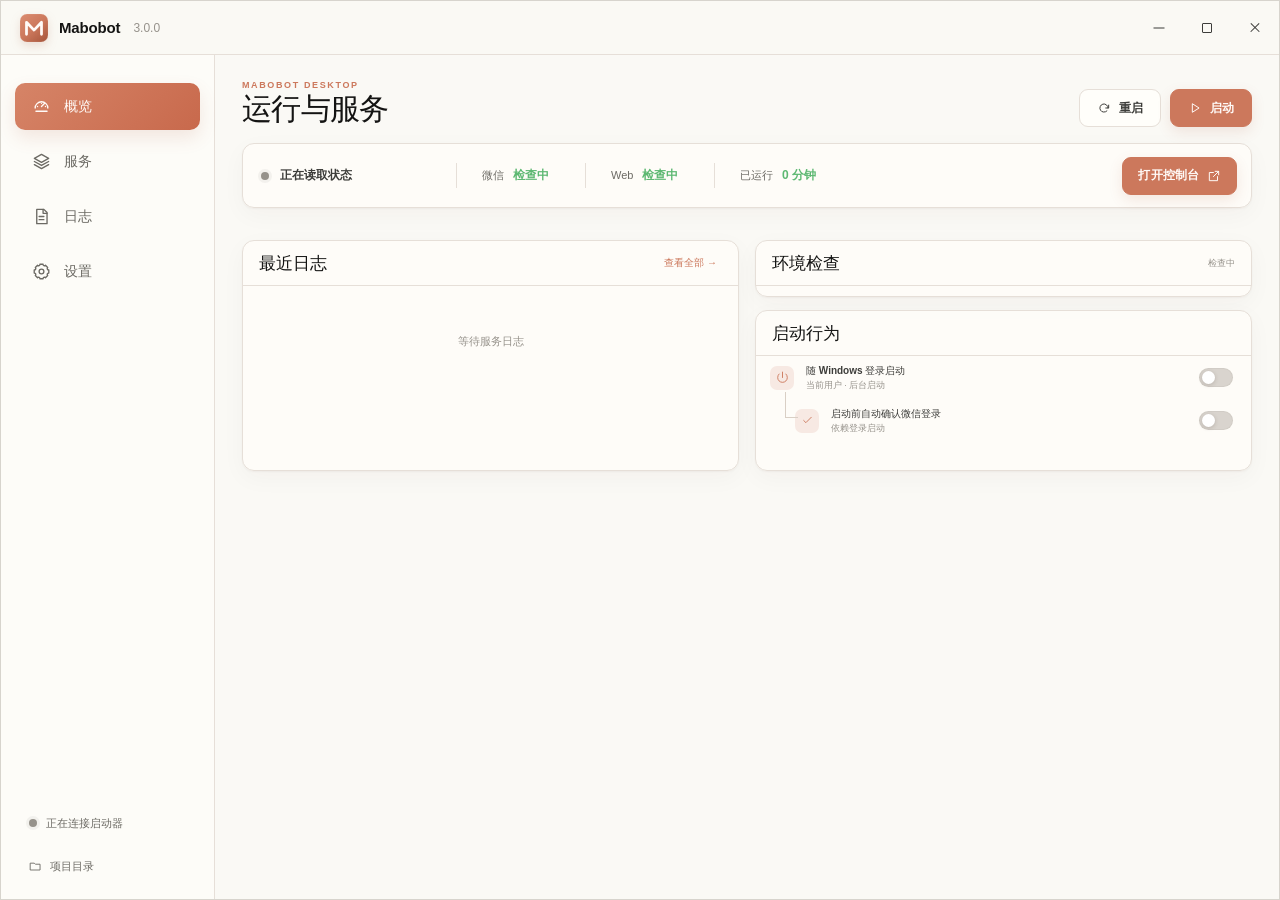
==== commit 71b75e79: "chore: finalize launcher and workspace cleanup" ====
--- a/mabobot_launcher/ui/index.html
+++ b/mabobot_launcher/ui/index.html
@@ -32,6 +32,15 @@
         <symbol id="i-trash" viewBox="0 0 24 24"><path d="M4 7h16M9 3h6l1 4H8l1-4ZM7 7l1 14h8l1-14M10 11v6M14 11v6"/></symbol>
     </svg>
 
+    <div class="resize-handle resize-n" data-resize-edge="n" aria-hidden="true"></div>
+    <div class="resize-handle resize-ne" data-resize-edge="ne" aria-hidden="true"></div>
+    <div class="resize-handle resize-e" data-resize-edge="e" aria-hidden="true"></div>
+    <div class="resize-handle resize-se" data-resize-edge="se" aria-hidden="true"></div>
+    <div class="resize-handle resize-s" data-resize-edge="s" aria-hidden="true"></div>
+    <div class="resize-handle resize-sw" data-resize-edge="sw" aria-hidden="true"></div>
+    <div class="resize-handle resize-w" data-resize-edge="w" aria-hidden="true"></div>
+    <div class="resize-handle resize-nw" data-resize-edge="nw" aria-hidden="true"></div>
+
     <div class="window-shell">
         <header class="titlebar pywebview-drag-region" id="titlebar">
             <div class="brand-mark" aria-hidden="true"><img src="mabobot-icon.svg" alt=""></div>
@@ -61,8 +70,12 @@
 
             <main class="main-content">
                 <section class="page is-visible" id="page-overview" data-page-panel="overview">
-                    <div class="page-heading">
+                    <div class="page-heading page-heading-row">
                         <div><p class="eyebrow">MABOBOT DESKTOP</p><h1>运行与服务</h1></div>
+                        <div class="heading-actions service-controls" aria-label="服务控制">
+                            <button class="button button-secondary" data-action="restart-all" data-service-restart><svg><use href="#i-refresh"/></svg>重启</button>
+                            <button class="button button-primary service-toggle" data-action="start-all" data-service-toggle><svg><use href="#i-play"/></svg><span>启动</span></button>
+                        </div>
                     </div>
 
                     <div class="status-strip">
@@ -106,16 +119,15 @@
                         </div>
                     </div>
 
-                    <div class="page-actions">
-                        <button class="button button-secondary" data-action="repair"><svg><use href="#i-wrench"/></svg><span id="repairButtonText">修复环境</span></button>
-                        <button class="button button-danger" data-action="stop-all"><svg><use href="#i-stop"/></svg>停止全部</button>
-                    </div>
                 </section>
 
                 <section class="page" id="page-services" data-page-panel="services">
                     <div class="page-heading page-heading-row">
-                        <div><p class="eyebrow">PROCESS SUPERVISOR</p><h1>服务</h1><p class="page-description">独立控制微信桥接与 Web 应用，异常退出时自动恢复。</p></div>
-                        <div class="heading-actions"><button class="button button-secondary" data-action="restart-all"><svg><use href="#i-refresh"/></svg>重启全部</button><button class="button button-primary" data-action="start-all"><svg><use href="#i-play"/></svg>启动全部</button></div>
+                        <div><p class="eyebrow">PROCESS SUPERVISOR</p><h1>服务</h1><p class="page-description">统一管理微信桥接与 Web 应用，异常退出时自动恢复。</p></div>
+                        <div class="heading-actions service-controls" aria-label="服务控制">
+                            <button class="button button-secondary" data-action="restart-all" data-service-restart><svg><use href="#i-refresh"/></svg>重启</button>
+                            <button class="button button-primary service-toggle" data-action="start-all" data-service-toggle><svg><use href="#i-play"/></svg><span>启动</span></button>
+                        </div>
                     </div>
                     <div class="detailed-services" id="detailedServices"></div>
                     <article class="panel supervisor-note">
@@ -161,7 +173,7 @@
                         <article class="panel settings-card wide-card">
                             <div class="settings-card-heading"><span class="setting-icon"><svg><use href="#i-wrench"/></svg></span><div><h2>本地环境</h2><p>检查依赖、打开工作目录或执行完整修复。</p></div></div>
                             <div class="settings-environment" id="settingsEnvironment"></div>
-                            <div class="settings-card-actions"><button class="button button-secondary" data-action="open-folder"><svg><use href="#i-folder"/></svg>打开项目目录</button><button class="button button-secondary" data-action="repair"><svg><use href="#i-wrench"/></svg>修复运行环境</button></div>
+                            <div class="settings-card-actions"><button class="button button-secondary" data-action="open-folder"><svg><use href="#i-folder"/></svg>打开项目目录</button><button class="button button-secondary" data-action="repair"><svg><use href="#i-wrench"/></svg><span data-repair-label>修复运行环境</span></button></div>
                         </article>
                     </div>
                     <div class="danger-zone"><div><strong>退出 Mabobot</strong><p>停止微信 Bot 与 Web 服务，并关闭系统托盘进程。</p></div><button class="button button-danger" data-action="exit"><svg><use href="#i-power"/></svg>停止服务并退出</button></div>
--- a/mabobot_launcher/ui/styles.css
+++ b/mabobot_launcher/ui/styles.css
@@ -46,6 +46,20 @@
 .symbol-library { position: absolute; width: 0; height: 0; overflow: hidden; }
 svg { width: 1.15em; height: 1.15em; fill: none; stroke: currentColor; stroke-width: 1.7; stroke-linecap: round; stroke-linejoin: round; }
 
+.resize-handle { position: fixed; z-index: 200; }
+.resize-n, .resize-s { right: 9px; left: 9px; height: 5px; cursor: ns-resize; }
+.resize-n { top: 0; }
+.resize-s { bottom: 0; }
+.resize-e, .resize-w { top: 9px; bottom: 9px; width: 5px; cursor: ew-resize; }
+.resize-e { right: 0; }
+.resize-w { left: 0; }
+.resize-ne, .resize-se, .resize-sw, .resize-nw { width: 11px; height: 11px; }
+.resize-ne { top: 0; right: 0; cursor: nesw-resize; }
+.resize-se { right: 0; bottom: 0; cursor: nwse-resize; }
+.resize-sw { bottom: 0; left: 0; cursor: nesw-resize; }
+.resize-nw { top: 0; left: 0; cursor: nwse-resize; }
+.is-maximized .resize-handle { display: none; }
+
 .window-shell { width: 100%; height: 100%; overflow: hidden; border: 1px solid rgba(94, 77, 65, .22); background: var(--canvas); }
 
 .titlebar {
@@ -114,6 +128,7 @@
 .page-description { margin: 7px 0 0; color: var(--muted); font-size: 12px; line-height: 1.55; }
 h2, h3, p { margin-top: 0; }
 .heading-actions { display: flex; gap: 9px; padding-top: 9px; }
+.service-controls .button { min-width: 82px; }
 
 .panel, .status-strip, .service-card, .detailed-service { border: 1px solid var(--hairline); border-radius: 12px; background: rgba(255, 254, 250, .77); box-shadow: var(--shadow-sm); }
 .status-strip { display: flex; min-height: 65px; align-items: center; padding: 10px 14px 10px 18px; }
@@ -130,7 +145,8 @@
 .button { display: inline-flex; min-height: 38px; align-items: center; justify-content: center; gap: 8px; padding: 0 15px; border: 1px solid transparent; border-radius: 9px; font-size: 12px; font-weight: 600; letter-spacing: .01em; cursor: pointer; transition: color .16s ease, background-color .16s ease, border-color .16s ease, box-shadow .16s ease, transform .12s ease, opacity .16s ease; }
 .button:hover { transform: translateY(-1px); }
 .button:active { transform: translateY(0); }
-.button:disabled { opacity: .52; cursor: wait; transform: none; }
+.button:disabled { opacity: .52; cursor: not-allowed; transform: none; }
+.service-toggle:disabled { cursor: wait; }
 .button svg { width: 14px; height: 14px; }
 .button-primary { color: #fffaf7; border-color: var(--primary); background: var(--primary); box-shadow: 0 5px 14px rgba(169, 88, 62, .13); }
 .button-primary:hover { border-color: var(--primary-hover); background: var(--primary-hover); }
@@ -140,19 +156,20 @@
 .button-quiet:hover { color: var(--body); background: var(--surface-soft); }
 .button-danger { color: var(--danger); border-color: #df928b; background: transparent; }
 .button-danger:hover { color: #fff; border-color: var(--danger); background: var(--danger); }
+.service-toggle.is-stop { color: var(--danger); }
+.service-toggle.is-stop:hover { color: var(--danger); border-color: #e6b8b2; background: var(--danger-soft); }
 
 .service-grid { display: grid; grid-template-columns: repeat(2, minmax(0, 1fr)); gap: 16px; margin-top: 16px; }
 .service-card { display: flex; min-height: 111px; flex-direction: column; padding: 16px 17px 14px; }
 .service-card-top { display: flex; align-items: center; }
 .service-icon { display: grid; width: 39px; height: 39px; flex: 0 0 39px; place-items: center; border-radius: 10px; color: var(--primary); background: var(--primary-soft); }
 .service-icon svg { width: 22px; height: 22px; }
-.service-copy { min-width: 0; margin-left: 13px; }
+.service-copy { min-width: 0; flex: 1; margin-left: 13px; }
 .service-copy h3 { margin: 0 0 4px; color: var(--ink); font-size: 14px; font-weight: 650; }
 .service-state { display: flex; align-items: center; gap: 8px; color: var(--success); font-size: 11px; font-weight: 600; }
 .service-state.stopped { color: var(--muted); }
 .service-state.starting, .service-state.stopping { color: var(--warning); }
 .service-state.error, .service-state.degraded { color: var(--danger); }
-.service-action { min-width: 78px; margin-left: auto; }
 .service-address { display: flex; height: 29px; flex: 0 0 29px; align-items: center; justify-content: space-between; margin-top: auto; padding: 0 10px; border: 1px solid var(--hairline); border-radius: 7px; color: var(--soft); background: rgba(250, 249, 245, .55); font-family: var(--font-mono); font-size: 10px; }
 .service-address span:last-child { color: var(--muted); font-family: var(--font-body); }
 
@@ -200,10 +217,8 @@
 input:checked + .switch { background: var(--primary); }
 input:checked + .switch::after { transform: translateX(15px); }
 input:disabled + .switch { opacity: .55; }
-.page-actions { display: flex; justify-content: flex-end; gap: 11px; margin-top: 16px; }
-
 .detailed-services { display: grid; gap: 15px; margin-top: 10px; }
-.detailed-service { display: grid; min-height: 137px; grid-template-columns: minmax(0, 1fr) auto; gap: 20px; padding: 19px 20px; }
+.detailed-service { display: grid; min-height: 137px; grid-template-columns: minmax(0, 1fr); padding: 19px 20px; }
 .detailed-main { display: grid; grid-template-columns: 48px minmax(0, 1fr); gap: 14px; }
 .detailed-main .service-icon { width: 48px; height: 48px; }
 .detailed-copy h2 { margin: 1px 0 6px; color: var(--ink); font-size: 15px; font-weight: 650; }
@@ -211,7 +226,6 @@
 .service-facts { display: flex; flex-wrap: wrap; gap: 7px 18px; margin-top: 16px; }
 .service-fact { display: flex; align-items: center; gap: 6px; color: var(--muted); font-size: 10px; }
 .service-fact svg { width: 12px; height: 12px; color: var(--soft); }
-.detailed-actions { display: flex; align-items: center; gap: 8px; }
 .supervisor-note { display: flex; gap: 12px; margin-top: 15px; padding: 16px 18px; background: var(--surface-quiet); box-shadow: none; }
 .supervisor-note h3 { margin: 0 0 4px; color: var(--body); font-size: 11px; }
 .supervisor-note p { margin: 0; color: var(--muted); font-size: 10px; line-height: 1.6; }
@@ -288,11 +302,17 @@
     .page { padding-right: 22px; padding-left: 22px; }
 }
 
-@media (max-height: 700px) {
-    .page { padding-top: 18px; }
+@media (max-height: 760px) {
+    .page { padding-top: 18px; padding-bottom: 18px; }
     .page-heading { min-height: 55px; }
-    .service-card { min-height: 102px; padding-top: 13px; }
-    .overview-grid { margin-top: 13px; }
-    .recent-panel { min-height: 215px; }
+    .status-strip { min-height: 58px; }
+    .service-grid { margin-top: 12px; }
+    .service-card { min-height: 98px; padding-top: 12px; padding-bottom: 11px; }
+    .overview-grid { gap: 12px; margin-top: 12px; }
+    .overview-side { gap: 10px; }
+    .panel-heading { min-height: 40px; }
+    .recent-panel { min-height: 211px; }
     .recent-log-item { min-height: 40px; }
-}
+    .environment-item { min-height: 28px; }
+    .switch-row { min-height: 38px; }
+}
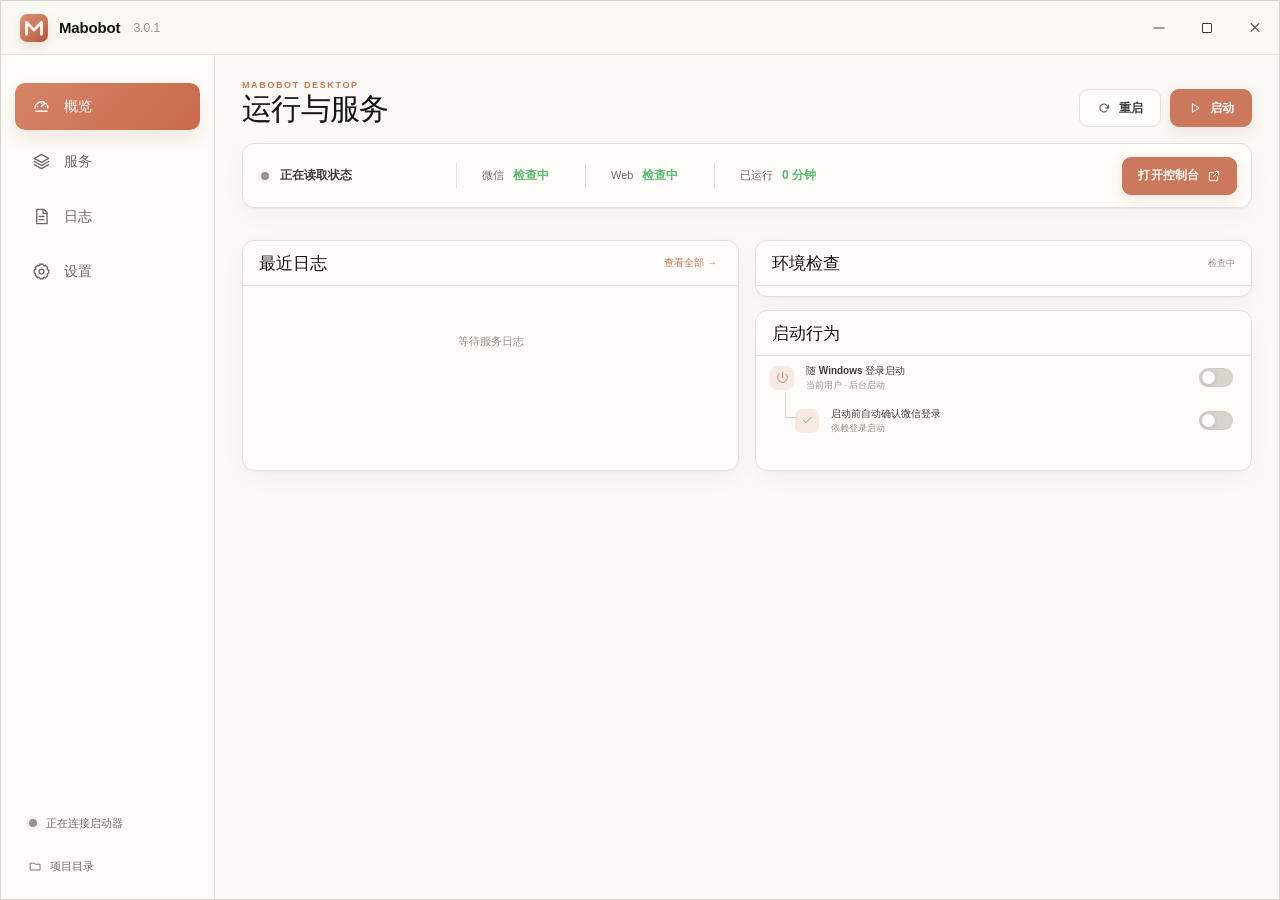
==== commit eaf87335: "fix: declare mabowx Win32 dependency" ====
--- a/mabobot_launcher/ui/index.html
+++ b/mabobot_launcher/ui/index.html
@@ -45,7 +45,7 @@
         <header class="titlebar pywebview-drag-region" id="titlebar">
             <div class="brand-mark" aria-hidden="true"><img src="mabobot-icon.svg" alt=""></div>
             <strong class="brand-name">Mabobot</strong>
-            <span class="brand-version" id="titleVersion">3.0.0</span>
+            <span class="brand-version" id="titleVersion">3.0.1</span>
             <div class="titlebar-spacer"></div>
             <div class="window-actions">
                 <button class="window-button" id="minimizeButton" aria-label="最小化"><span class="minus"></span></button>
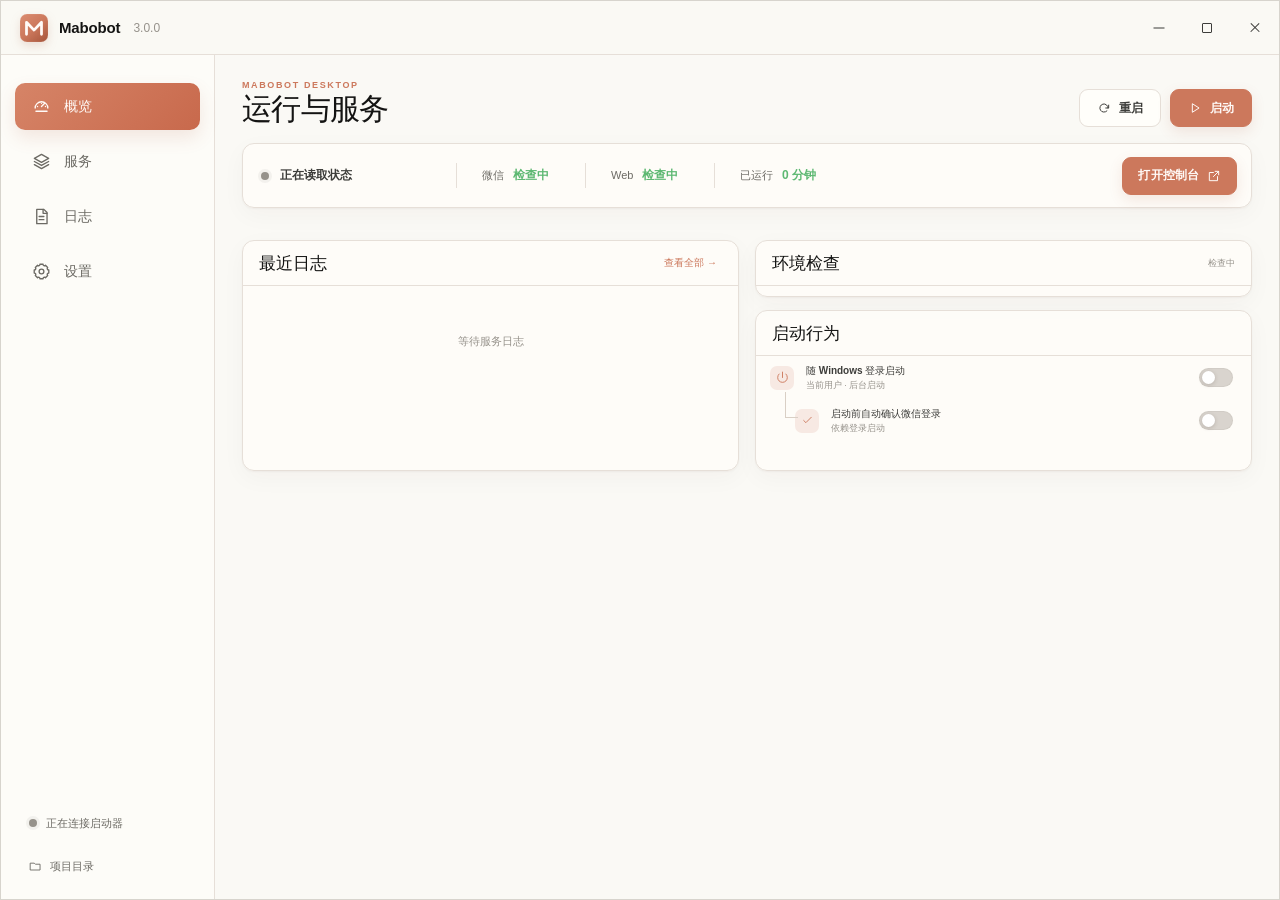
==== commit 4412492d: "release: rebuild public v3.0.0 baseline" ====
--- a/mabobot_launcher/ui/index.html
+++ b/mabobot_launcher/ui/index.html
@@ -45,7 +45,7 @@
         <header class="titlebar pywebview-drag-region" id="titlebar">
             <div class="brand-mark" aria-hidden="true"><img src="mabobot-icon.svg" alt=""></div>
             <strong class="brand-name">Mabobot</strong>
-            <span class="brand-version" id="titleVersion">3.0.1</span>
+            <span class="brand-version" id="titleVersion">3.0.0</span>
             <div class="titlebar-spacer"></div>
             <div class="window-actions">
                 <button class="window-button" id="minimizeButton" aria-label="最小化"><span class="minus"></span></button>
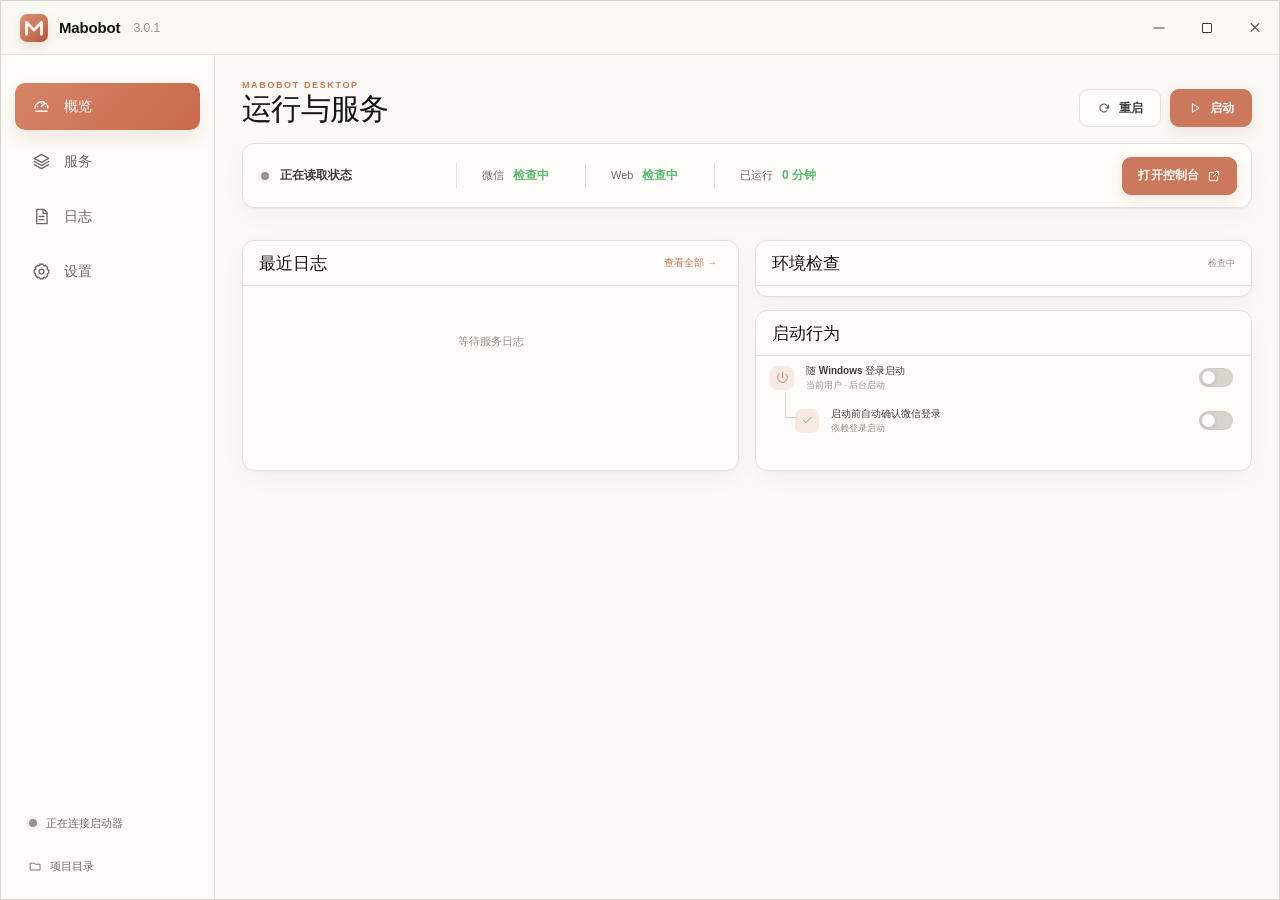
==== commit f038096b: "fix: make yt-dlp invocation relocatable" ====
--- a/mabobot_launcher/ui/index.html
+++ b/mabobot_launcher/ui/index.html
@@ -45,7 +45,7 @@
         <header class="titlebar pywebview-drag-region" id="titlebar">
             <div class="brand-mark" aria-hidden="true"><img src="mabobot-icon.svg" alt=""></div>
             <strong class="brand-name">Mabobot</strong>
-            <span class="brand-version" id="titleVersion">3.0.0</span>
+            <span class="brand-version" id="titleVersion">3.0.1</span>
             <div class="titlebar-spacer"></div>
             <div class="window-actions">
                 <button class="window-button" id="minimizeButton" aria-label="最小化"><span class="minus"></span></button>
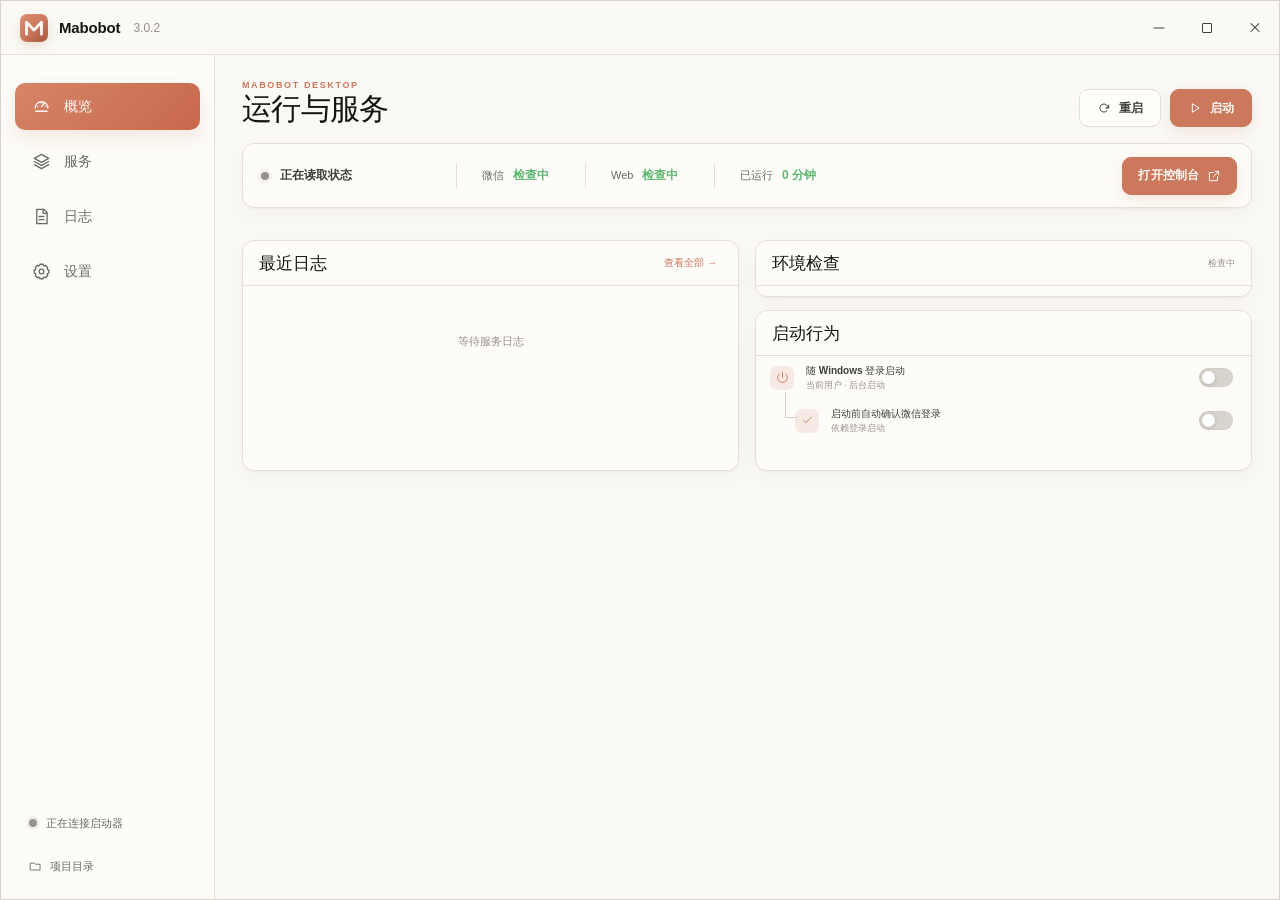
==== commit 0f56c8c4: "chore: release v3.0.2" ====
--- a/mabobot_launcher/ui/index.html
+++ b/mabobot_launcher/ui/index.html
@@ -45,7 +45,7 @@
         <header class="titlebar pywebview-drag-region" id="titlebar">
             <div class="brand-mark" aria-hidden="true"><img src="mabobot-icon.svg" alt=""></div>
             <strong class="brand-name">Mabobot</strong>
-            <span class="brand-version" id="titleVersion">3.0.1</span>
+            <span class="brand-version" id="titleVersion">3.0.2</span>
             <div class="titlebar-spacer"></div>
             <div class="window-actions">
                 <button class="window-button" id="minimizeButton" aria-label="最小化"><span class="minus"></span></button>
